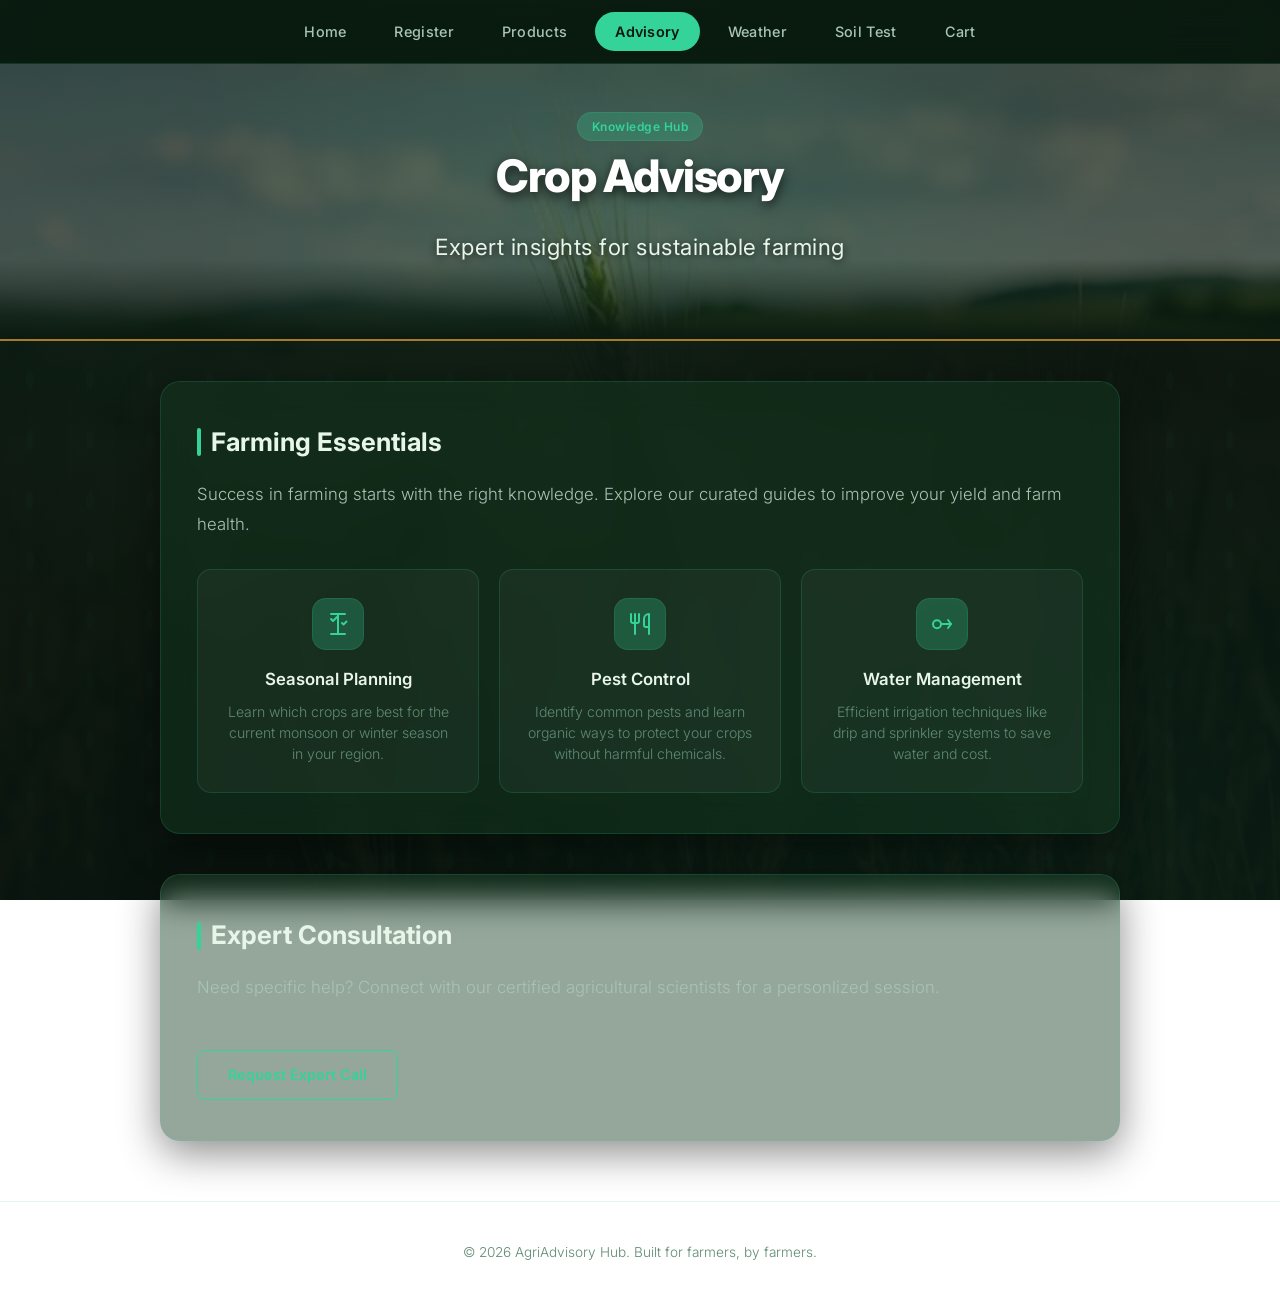
==== advisory.html @ 70a5e3a1 "Update AgriAdvisory Hub project with latest features and documentation" ====
<!DOCTYPE html>
<html lang="en">

<head>
    <meta charset="UTF-8">
    <meta name="viewport" content="width=device-width, initial-scale=1.0">
    <meta name="description" content="Expert agricultural advisory and crop management tips on AgriAdvisory Hub.">
    <title>Expert Advisory — AgriAdvisory Hub</title>
    <link rel="stylesheet" href="style.css">
</head>

<body>

    <nav>
        <a href="index.html">Home</a>
        <a href="register.html">Register</a>
        <a href="products.html">Products</a>
        <a href="advisory.html" class="active">Advisory</a>
        <a href="weather.html">Weather</a>
        <a href="soil.html">Soil Test</a>
        <a href="checkout.html">Cart</a>
    </nav>

    <header class="header-slim">
        <span class="badge">Knowledge Hub</span>
        <h1>Crop Advisory</h1>
        <p>Expert insights for sustainable farming</p>
    </header>

    <div class="section">
        <h2>Farming Essentials</h2>
        <p>Success in farming starts with the right knowledge. Explore our curated guides to improve your yield and farm
            health.</p>

        <div class="features" style="margin-top: 30px;">
            <div class="feature-card">
                <div class="feature-icon">
                    <svg xmlns="http://www.w3.org/2000/svg" width="24" height="24" viewBox="0 0 24 24" fill="none"
                        stroke="currentColor" stroke-width="2" stroke-linecap="round" stroke-linejoin="round">
                        <path d="m16 11 1.5 1.5 3-3" />
                        <path d="M5 22h14" />
                        <path d="M5 2h14" />
                        <path d="M12 2v20" />
                        <path d="m5 7 2 2 4-4" />
                    </svg>
                </div>
                <h3>Seasonal Planning</h3>
                <p>Learn which crops are best for the current monsoon or winter season in your region.</p>
            </div>
            <div class="feature-card">
                <div class="feature-icon">
                    <svg xmlns="http://www.w3.org/2000/svg" width="24" height="24" viewBox="0 0 24 24" fill="none"
                        stroke="currentColor" stroke-width="2" stroke-linecap="round" stroke-linejoin="round">
                        <path d="M3 2v7c0 1.1.9 2 2 2h4a2 2 0 0 0 2-2V2" />
                        <path d="M7 2v20" />
                        <path d="M21 15V2v0a5 5 0 0 0-5 5v6c0 1.1.9 2 2 2h3Zm0 0v7" />
                    </svg>
                </div>
                <h3>Pest Control</h3>
                <p>Identify common pests and learn organic ways to protect your crops without harmful chemicals.</p>
            </div>
            <div class="feature-card">
                <div class="feature-icon">
                    <svg xmlns="http://www.w3.org/2000/svg" width="24" height="24" viewBox="0 0 24 24" fill="none"
                        stroke="currentColor" stroke-width="2" stroke-linecap="round" stroke-linejoin="round">
                        <path d="M7 16.3c2.2 0 4-1.8 4-4 0-2.2-1.8-4-4-4s-4 1.8-4 4c0 2.2 1.8 4 4 4Z" />
                        <path d="M12 12h9" />
                        <path d="M18 8l3 4-3 4" />
                    </svg>
                </div>
                <h3>Water Management</h3>
                <p>Efficient irrigation techniques like drip and sprinkler systems to save water and cost.</p>
            </div>
        </div>
    </div>

    <div class="section">
        <h2>Expert Consultation</h2>
        <p>Need specific help? Connect with our certified agricultural scientists for a personlized session.</p>
        <div style="margin-top: 24px;">
            <a href="register.html" class="btn-outline-link"
                style="display:inline-block; text-decoration:none; padding: 12px 30px; border: 1px solid var(--accent-primary); color: var(--accent-primary); border-radius: 8px; font-weight: 600;">Request
                Expert Call</a>
        </div>
    </div>

    <footer>
        <p>&copy; 2026 AgriAdvisory Hub. Built for farmers, by farmers.</p>
    </footer>

</body>

</html>
---- style.css ----
/* ===== GOOGLE FONTS ===== */
@import url('https://fonts.googleapis.com/css2?family=Inter:wght@300;400;500;600;700;800&display=swap');

/* ===== CSS VARIABLES ===== */
:root {
    --bg-primary: #0a1a0f;
    --bg-secondary: #0f261a;
    --bg-card: rgba(20, 60, 35, 0.45);
    --bg-card-hover: rgba(30, 80, 50, 0.55);
    --bg-glass: rgba(255, 255, 255, 0.04);

    --accent-primary: #34d399;
    --accent-secondary: #10b981;
    --accent-glow: rgba(52, 211, 153, 0.25);
    --accent-dark: #059669;
    --accent-earth: #a87b28;
    /* Earthy brown for highlights */
    --accent-gold: #f59e0b;

    --text-primary: #e8f5e9;
    --text-secondary: #a7c4b5;
    --text-muted: #5f8a72;

    --border-color: rgba(52, 211, 153, 0.15);
    --border-glow: rgba(52, 211, 153, 0.35);

    --shadow-sm: 0 2px 8px rgba(0, 0, 0, 0.3);
    --shadow-md: 0 12px 40px rgba(0, 0, 0, 0.45);
    --shadow-lg: 0 24px 64px rgba(0, 0, 0, 0.6);
    --shadow-glow: 0 0 30px rgba(52, 211, 153, 0.2);
    --shadow-accent: 0 8px 24px rgba(16, 185, 129, 0.3);

    --radius-sm: 8px;
    --radius-md: 14px;
    --radius-lg: 20px;
    --radius-xl: 28px;

    --transition-fast: 0.2s cubic-bezier(0.4, 0, 0.2, 1);
    --transition-smooth: 0.4s cubic-bezier(0.4, 0, 0.2, 1);
    --transition-bounce: 0.5s cubic-bezier(0.34, 1.56, 0.64, 1);
}

/* ===== RESET & BASE ===== */
*,
*::before,
*::after {
    margin: 0;
    padding: 0;
    box-sizing: border-box;
}

html {
    scroll-behavior: smooth;
}

body {
    font-family: 'Inter', -apple-system, BlinkMacSystemFont, sans-serif;
    background: linear-gradient(rgba(10, 20, 15, 0.97), rgba(10, 20, 15, 0.97)), url('images/hero_bg.png');
    background-attachment: fixed;
    background-size: cover;
    background-position: center;
    color: var(--text-primary);
    min-height: 100vh;
    line-height: 1.6;
    overflow-x: hidden;
}

/* Animated background grain / pattern */
body::before {
    content: '';
    position: fixed;
    top: 0;
    left: 0;
    width: 100%;
    height: 100%;
    background:
        radial-gradient(ellipse 80% 60% at 20% 10%, rgba(52, 211, 153, 0.06), transparent),
        radial-gradient(ellipse 60% 50% at 80% 90%, rgba(16, 185, 129, 0.05), transparent),
        radial-gradient(ellipse 50% 40% at 50% 50%, rgba(168, 123, 40, 0.02), transparent),
        url("data:image/svg+xml,%3Csvg width='60' height='60' viewBox='0 0 60 60' xmlns='http://www.w3.org/2000/svg'%3E%3Cpath d='M30 10c-5 5-5 15 0 20 5-5 5-15 0-20z' fill='%2334d399' fill-opacity='0.02'/%3E%3C/svg%3E");
    pointer-events: none;
    z-index: 0;
}

/* ===== NAVBAR ===== */
nav {
    position: sticky;
    top: 0;
    z-index: 100;
    background: rgba(10, 26, 15, 0.85);
    backdrop-filter: blur(20px) saturate(1.5);
    -webkit-backdrop-filter: blur(20px) saturate(1.5);
    border-bottom: 1px solid var(--border-color);
    padding: 0 40px;
    display: flex;
    justify-content: center;
    align-items: center;
    gap: 8px;
    height: 64px;
    transition: var(--transition-smooth);
}

nav a {
    color: var(--text-secondary);
    text-decoration: none;
    font-weight: 500;
    font-size: 0.9rem;
    padding: 8px 20px;
    border-radius: 50px;
    letter-spacing: 0.3px;
    transition: var(--transition-fast);
    position: relative;
    overflow: hidden;
}

nav a::before {
    content: '';
    position: absolute;
    inset: 0;
    background: var(--accent-glow);
    border-radius: 50px;
    opacity: 0;
    transform: scale(0.8);
    transition: var(--transition-smooth);
}

nav a:hover {
    color: var(--accent-primary);
    transform: translateY(-1px);
}

nav a:hover::before {
    opacity: 1;
    transform: scale(1);
}

nav a.active,
.active {
    color: var(--bg-primary);
    background: var(--accent-primary);
    font-weight: 600;
}

nav a.active::before {
    display: none;
}

/* ===== HEADER / HERO ===== */
header {
    position: relative;
    text-align: center;
    padding: 140px 30px 120px;
    background: linear-gradient(rgba(10, 26, 15, 0.75), rgba(10, 26, 15, 0.5)), url('images/hero_bg.png');
    background-size: cover;
    background-position: center;
    background-attachment: fixed;
    /* Parallax effect */
    border-bottom: 2px solid var(--accent-earth);
    overflow: hidden;
    z-index: 1;
}

header::before {
    content: '';
    position: absolute;
    inset: 0;
    background: radial-gradient(circle at 50% 50%, rgba(52, 211, 153, 0.1), transparent 70%);
    z-index: -1;
}

@keyframes heroFloat {
    0% {
        transform: translate(0, 0) rotate(0deg);
    }

    100% {
        transform: translate(-5%, 3%) rotate(3deg);
    }
}

header::after {
    content: '';
    position: absolute;
    bottom: 0;
    left: 0;
    width: 100%;
    height: 80px;
    background: linear-gradient(to top, var(--bg-primary), transparent);
    z-index: 1;
}

/* Glass Widget Utility */
.glass-widget {
    background: rgba(255, 255, 255, 0.03);
    backdrop-filter: blur(12px);
    -webkit-backdrop-filter: blur(12px);
    border: 1px solid rgba(255, 255, 255, 0.08);
    border-radius: var(--radius-md);
    padding: 24px;
    box-shadow: var(--shadow-md);
}

.live-indicator {
    display: inline-flex;
    align-items: center;
    gap: 6px;
    font-size: 0.75rem;
    font-weight: 700;
    color: var(--accent-primary);
    text-transform: uppercase;
    letter-spacing: 1px;
}

.live-indicator::before {
    content: '';
    width: 8px;
    height: 8px;
    background: var(--accent-primary);
    border-radius: 50%;
    animation: pulse 1.5s infinite;
}

header h1 {
    font-size: clamp(2.5rem, 6vw, 4rem);
    font-weight: 800;
    letter-spacing: -1.5px;
    margin-bottom: 16px;
    color: #fff;
    /* True white for high contrast */
    text-shadow: 0 4px 12px rgba(0, 0, 0, 0.7);
    /* Glow for legibility */
    position: relative;
    z-index: 2;
    animation: fadeInUp 0.8s ease-out;
}

header p {
    font-size: clamp(1.1rem, 2.5vw, 1.4rem);
    color: var(--text-primary);
    font-weight: 400;
    letter-spacing: 0.5px;
    text-shadow: 0 2px 8px rgba(0, 0, 0, 0.7);
    max-width: 800px;
    margin: 0 auto 30px;
    position: relative;
    z-index: 2;
    animation: fadeInUp 0.8s ease-out 0.15s both;
}

/* ===== ANIMATIONS ===== */
@keyframes fadeInUp {
    from {
        opacity: 0;
        transform: translateY(30px);
    }

    to {
        opacity: 1;
        transform: translateY(0);
    }
}

@keyframes fadeIn {
    from {
        opacity: 0;
    }

    to {
        opacity: 1;
    }
}

@keyframes slideUp {
    from {
        opacity: 0;
        transform: translateY(40px);
    }

    to {
        opacity: 1;
        transform: translateY(0);
    }
}

@keyframes pulse {

    0%,
    100% {
        transform: scale(1);
    }

    50% {
        transform: scale(1.03);
    }
}

@keyframes shimmer {
    0% {
        background-position: -200% center;
    }

    100% {
        background-position: 200% center;
    }
}

/* ===== SECTION (CARD) ===== */
.section {
    position: relative;
    background: var(--bg-card);
    backdrop-filter: blur(16px);
    -webkit-backdrop-filter: blur(16px);
    margin: 40px auto;
    padding: 40px 36px;
    max-width: 960px;
    border-radius: var(--radius-lg);
    border: 1px solid var(--border-color);
    box-shadow: var(--shadow-md);
    z-index: 1;
    animation: slideUp 0.6s ease-out 0.2s both;
    transition: var(--transition-smooth);
}

.section:hover {
    border-color: var(--border-glow);
    box-shadow: var(--shadow-md), var(--shadow-glow);
    transform: translateY(-2px);
}

.section h2 {
    font-size: 1.6rem;
    font-weight: 700;
    margin-bottom: 16px;
    color: var(--text-primary);
    display: flex;
    align-items: center;
    gap: 10px;
}

.section h2::before {
    content: '';
    display: inline-block;
    width: 4px;
    height: 28px;
    background: var(--accent-primary);
    border-radius: 4px;
}

.section p {
    color: var(--text-secondary);
    font-size: 1.05rem;
    line-height: 1.8;
    font-weight: 300;
}

/* ===== FORM ELEMENTS ===== */
input,
select,
textarea {
    width: 100%;
    padding: 14px 18px;
    margin: 8px 0;
    display: block;
    border-radius: var(--radius-sm);
    border: 1px solid var(--border-color);
    background: var(--bg-glass);
    color: var(--text-primary);
    font-family: 'Inter', sans-serif;
    font-size: 0.95rem;
    font-weight: 400;
    transition: var(--transition-fast);
    outline: none;
}

input::placeholder,
textarea::placeholder {
    color: var(--text-muted);
    font-weight: 300;
}

input:focus,
select:focus,
textarea:focus {
    border-color: var(--accent-primary);
    box-shadow: 0 0 0 3px var(--accent-glow), var(--shadow-sm);
    background: rgba(255, 255, 255, 0.06);
}

textarea {
    min-height: 100px;
    resize: vertical;
}

select {
    cursor: pointer;
    appearance: none;
    background-image: url("data:image/svg+xml,%3Csvg xmlns='http://www.w3.org/2000/svg' width='12' height='8' viewBox='0 0 12 8'%3E%3Cpath d='M1 1l5 5 5-5' stroke='%2334d399' stroke-width='2' fill='none'/%3E%3C/svg%3E");
    background-repeat: no-repeat;
    background-position: right 16px center;
    padding-right: 40px;
}

select option {
    background: var(--bg-secondary);
    color: var(--text-primary);
}

/* ===== BUTTONS ===== */
button {
    padding: 12px 28px;
    background: var(--accent-primary);
    color: var(--bg-primary);
    border: none;
    border-radius: var(--radius-sm);
    cursor: pointer;
    font-family: 'Inter', sans-serif;
    font-size: 0.9rem;
    font-weight: 600;
    letter-spacing: 0.3px;
    transition: var(--transition-fast);
    position: relative;
    overflow: hidden;
}

button:hover {
    background: var(--accent-secondary);
    transform: translateY(-1px);
}

button:active {
    transform: translateY(0) scale(0.98);
}

/* Delete / Remove button style */
button.btn-danger,
li button {
    background: #dc2626;
    color: #fff;
    padding: 8px 18px;
    font-size: 0.8rem;
}

button.btn-danger:hover,
li button:hover {
    background: #b91c1c;
}

/* ===== PRODUCTS GRID ===== */
#products {
    display: grid;
    grid-template-columns: repeat(auto-fill, minmax(270px, 1fr));
    gap: 24px;
    list-style: none;
    padding: 0;
}

#products li,
.product {
    background: var(--bg-card);
    backdrop-filter: blur(12px);
    -webkit-backdrop-filter: blur(12px);
    padding: 24px;
    border-radius: var(--radius-md);
    border: 1px solid var(--border-color);
    text-align: center;
    display: flex;
    flex-direction: column;
    align-items: center;
    gap: 12px;
    transition: var(--transition-smooth);
    animation: slideUp 0.5s ease-out both;
    color: var(--text-primary);
    font-weight: 500;
}

#products li:nth-child(1) {
    animation-delay: 0.1s;
}

#products li:nth-child(2) {
    animation-delay: 0.2s;
}

#products li:nth-child(3) {
    animation-delay: 0.3s;
}

#products li:nth-child(4) {
    animation-delay: 0.4s;
}

#products li:nth-child(5) {
    animation-delay: 0.5s;
}

#products li:nth-child(6) {
    animation-delay: 0.6s;
}

#products li:hover,
.product:hover {
    border-color: var(--border-glow);
    transform: translateY(-6px);
    box-shadow: var(--shadow-lg), var(--shadow-glow);
    background: var(--bg-card-hover);
}

.product img,
#products li img {
    width: 120px;
    height: 120px;
    object-fit: cover;
    border-radius: var(--radius-sm);
    border: 2px solid var(--border-color);
    transition: var(--transition-smooth);
}

#products li:hover img,
.product:hover img {
    border-color: var(--accent-primary);
    transform: scale(1.05);
}

#products li button {
    background: var(--accent-primary);
    color: var(--bg-primary);
    margin-top: 8px;
    border-radius: var(--radius-sm);
}

#products li button:hover {
    background: var(--accent-secondary);
}

/* ===== CART LIST ===== */
#cart {
    list-style: none;
    padding: 0;
}

#cart li,
li {
    list-style: none;
    background: var(--bg-glass);
    border: 1px solid var(--border-color);
    padding: 16px 20px;
    margin: 10px 0;
    border-radius: var(--radius-sm);
    display: flex;
    justify-content: space-between;
    align-items: center;
    color: var(--text-primary);
    font-weight: 500;
    transition: var(--transition-fast);
    animation: fadeIn 0.4s ease-out both;
}

#cart li:hover {
    background: var(--bg-card);
    border-color: var(--border-glow);
}

/* ===== TOTAL ===== */
h3#total,
#total {
    font-size: 1.4rem;
    font-weight: 700;
    color: var(--accent-primary);
    margin-top: 24px;
    padding: 20px 24px;
    background: var(--bg-glass);
    border: 1px solid var(--border-color);
    border-radius: var(--radius-sm);
    text-align: right;
}

/* ===== TOAST NOTIFICATION ===== */
.toast {
    position: fixed;
    bottom: 30px;
    right: 30px;
    background: var(--accent-primary);
    color: var(--bg-primary);
    padding: 14px 28px;
    border-radius: var(--radius-sm);
    font-weight: 600;
    font-size: 0.9rem;
    box-shadow: var(--shadow-md);
    display: none;
    z-index: 1000;
    transition: opacity 0.4s ease, transform 0.4s ease;
}

@keyframes toastIn {
    from {
        opacity: 0;
        transform: translateY(20px) scale(0.9);
    }

    to {
        opacity: 1;
        transform: translateY(0) scale(1);
    }
}

/* ===== MESSAGE / STATUS ===== */
#msg {
    margin-top: 16px;
    padding: 14px 20px;
    border-radius: var(--radius-sm);
    font-weight: 500;
    color: var(--accent-primary);
    background: var(--bg-glass);
    border: 1px solid var(--accent-glow);
    text-align: center;
    animation: fadeIn 0.4s ease-out;
}

#msg:empty {
    display: none;
}

/* ===== FOOTER ===== */
footer {
    text-align: center;
    padding: 40px 20px;
    color: var(--text-muted);
    font-size: 0.85rem;
    font-weight: 300;
    border-top: 1px solid var(--border-color);
    margin-top: 60px;
}

footer a {
    color: var(--accent-primary);
    text-decoration: none;
}

/* ===== FEATURES GRID (Home Page) ===== */
.features {
    display: grid;
    grid-template-columns: repeat(auto-fit, minmax(240px, 1fr));
    gap: 20px;
    margin-top: 24px;
}

.feature-card {
    background: var(--bg-glass);
    border: 1px solid var(--border-color);
    border-radius: var(--radius-md);
    padding: 28px 24px;
    text-align: center;
    transition: var(--transition-smooth);
    cursor: default;
}

.feature-card:hover {
    border-color: var(--border-glow);
    transform: translateY(-4px);
    box-shadow: var(--shadow-md), var(--shadow-glow);
    background: var(--bg-card);
}

.feature-card .feature-icon {
    width: 52px;
    height: 52px;
    border-radius: 14px;
    background: var(--accent-glow);
    border: 1px solid var(--border-color);
    display: flex;
    align-items: center;
    justify-content: center;
    margin: 0 auto 16px;
    color: var(--accent-primary);
    transition: var(--transition-smooth);
}

.feature-card:hover .feature-icon {
    background: rgba(52, 211, 153, 0.2);
    border-color: var(--border-glow);
    transform: scale(1.08);
}

.feature-card h3 {
    font-size: 1.05rem;
    font-weight: 600;
    margin-bottom: 8px;
    color: var(--text-primary);
}

.feature-card p {
    font-size: 0.88rem;
    color: var(--text-muted);
    line-height: 1.5;
}

/* ===== BADGE / PILLS ===== */
.badge {
    display: inline-block;
    padding: 4px 14px;
    border-radius: 50px;
    font-size: 0.75rem;
    font-weight: 600;
    background: var(--accent-glow);
    color: var(--accent-primary);
    border: 1px solid var(--border-color);
    letter-spacing: 0.5px;
}

/* ===== FORM GROUP ===== */
.form-group {
    margin-bottom: 4px;
}

.form-group label {
    display: block;
    font-size: 0.85rem;
    font-weight: 500;
    color: var(--text-secondary);
    margin-bottom: 6px;
    letter-spacing: 0.3px;
}

/* ===== EMPTY STATE ===== */
.empty-state {
    text-align: center;
    padding: 50px 30px;
    color: var(--text-muted);
}

.empty-state p {
    font-size: 1rem;
    font-weight: 400;
}

/* ===== SCROLLBAR ===== */
::-webkit-scrollbar {
    width: 8px;
}

::-webkit-scrollbar-track {
    background: var(--bg-primary);
}

::-webkit-scrollbar-thumb {
    background: var(--border-color);
    border-radius: 4px;
}

::-webkit-scrollbar-thumb:hover {
    background: var(--accent-glow);
}

/* ===== RESPONSIVE ===== */
@media (max-width: 768px) {
    nav {
        padding: 0 16px;
        gap: 4px;
        height: 56px;
        flex-wrap: wrap;
        justify-content: center;
    }

    nav a {
        font-size: 0.8rem;
        padding: 6px 14px;
    }

    header {
        padding: 50px 20px 50px;
    }

    .section {
        margin: 24px 16px;
        padding: 28px 20px;
    }

    #products {
        grid-template-columns: repeat(auto-fill, minmax(200px, 1fr));
        gap: 16px;
    }

    .features {
        grid-template-columns: 1fr;
    }

    input,
    select,
    textarea {
        width: 100%;
    }
}

@media (max-width: 480px) {
    header h1 {
        font-size: 1.8rem;
    }

    nav {
        gap: 2px;
    }

    nav a {
        font-size: 0.75rem;
        padding: 5px 10px;
    }

    #products {
        grid-template-columns: 1fr;
    }

    .checkout-grid {
        grid-template-columns: 1fr;
    }
}

/* ===== CHECKOUT STYLES ===== */

/* Slim header variant for inner pages */
header.header-slim {
    padding: 48px 30px 44px;
}

header.header-slim h1 {
    font-size: clamp(1.8rem, 4vw, 2.8rem);
}

/* Two-panel grid layout */
.checkout-grid {
    display: grid;
    grid-template-columns: 1fr 1fr;
    gap: 24px;
    max-width: 1100px;
    margin: 0 auto 60px;
    padding: 0 24px;
}

/* Each checkout panel is a .section but inside the grid */
.checkout-panel {
    margin: 0;
    max-width: none;
    animation-delay: 0.1s;
}

.checkout-panel:nth-child(2) {
    animation-delay: 0.2s;
}

/* Order total row */
.order-total-row {
    display: flex;
    justify-content: space-between;
    align-items: center;
    margin-top: 20px;
    padding: 16px 20px;
    background: var(--bg-glass);
    border: 1px solid var(--border-color);
    border-radius: var(--radius-sm);
    font-weight: 600;
    color: var(--text-secondary);
}

.total-amount {
    font-size: 1.3rem;
    font-weight: 700;
    color: var(--accent-primary);
}

/* Place order button — full width, slightly larger */
.btn-place-order {
    width: 100%;
    padding: 16px;
    font-size: 1rem;
    border-radius: var(--radius-sm);
    margin-top: 8px;
    letter-spacing: 0.4px;
}

/* Order status message */
.order-msg {
    margin-top: 12px;
    font-size: 0.9rem;
    color: #f87171;
    min-height: 20px;
}

.order-msg:empty {
    display: none;
}

/* Success screen */
.order-success-panel {
    text-align: center;
    max-width: 560px;
}

.success-icon {
    width: 80px;
    height: 80px;
    border-radius: 50%;
    background: rgba(52, 211, 153, 0.12);
    border: 1px solid var(--border-color);
    display: flex;
    align-items: center;
    justify-content: center;
    margin: 0 auto 24px;
    color: var(--accent-primary);
}

.order-ref {
    margin-top: 12px;
    font-family: 'Courier New', monospace;
    font-size: 0.95rem;
    color: var(--accent-primary);
    letter-spacing: 1px;
    font-weight: 600;
}

.link-accent {
    color: var(--accent-primary);
    text-decoration: none;
    font-weight: 500;
}

.link-accent:hover {
    text-decoration: underline;
}

.btn-outline-link {
    display: inline-block;
    margin-top: 24px;
    padding: 12px 28px;
    border: 1px solid var(--accent-primary);
    border-radius: var(--radius-sm);
    color: var(--accent-primary);
    text-decoration: none;
    font-weight: 600;
    font-size: 0.9rem;
    transition: var(--transition-fast);
}

.btn-outline-link:hover {
    background: var(--accent-primary);
    color: var(--bg-primary);
}

/* Checkout responsive */
@media (max-width: 768px) {
    .checkout-grid {
        grid-template-columns: 1fr;
        padding: 0 16px;
    }
}

/* ===== COOKIE CONSENT BANNER ===== */
.cookie-banner {
    position: fixed;
    bottom: 0;
    left: 0;
    right: 0;
    z-index: 2000;
    background: rgba(10, 26, 15, 0.95);
    backdrop-filter: blur(24px);
    -webkit-backdrop-filter: blur(24px);
    border-top: 1px solid var(--border-glow);
    padding: 20px 40px;
    display: flex;
    align-items: center;
    justify-content: space-between;
    gap: 20px;
    box-shadow: 0 -8px 32px rgba(0, 0, 0, 0.5);
    animation: cookieSlideUp 0.6s cubic-bezier(0.34, 1.56, 0.64, 1) both;
}

@keyframes cookieSlideUp {
    from {
        transform: translateY(100%);
        opacity: 0;
    }

    to {
        transform: translateY(0);
        opacity: 1;
    }
}

@keyframes cookieSlideDown {
    from {
        transform: translateY(0);
        opacity: 1;
    }

    to {
        transform: translateY(100%);
        opacity: 0;
    }
}

.cookie-banner.hiding {
    animation: cookieSlideDown 0.4s ease-in forwards;
}

.cookie-banner__icon {
    font-size: 1.8rem;
    flex-shrink: 0;
}

.cookie-banner__text {
    flex: 1;
}

.cookie-banner__text p {
    color: var(--text-secondary);
    font-size: 0.88rem;
    line-height: 1.5;
    margin: 0;
}

.cookie-banner__text strong {
    color: var(--accent-primary);
    font-weight: 600;
}

.cookie-banner__actions {
    display: flex;
    gap: 10px;
    flex-shrink: 0;
}

.cookie-banner__actions button {
    padding: 10px 24px;
    font-size: 0.85rem;
    border-radius: 50px;
    font-weight: 600;
    letter-spacing: 0.3px;
    cursor: pointer;
    transition: var(--transition-fast);
}

.cookie-btn-accept {
    background: var(--accent-primary);
    color: var(--bg-primary);
    border: none;
}

.cookie-btn-accept:hover {
    background: var(--accent-secondary);
    transform: translateY(-1px);
    box-shadow: 0 4px 16px rgba(52, 211, 153, 0.3);
}

.cookie-btn-decline {
    background: transparent;
    color: var(--text-secondary);
    border: 1px solid var(--border-color);
}

.cookie-btn-decline:hover {
    border-color: var(--text-secondary);
    color: var(--text-primary);
    transform: translateY(-1px);
}

/* ===== WELCOME BACK BAR ===== */
.welcome-bar {
    background: linear-gradient(90deg, rgba(52, 211, 153, 0.12), rgba(168, 123, 40, 0.08), rgba(52, 211, 153, 0.12));
    border-bottom: 1px solid rgba(52, 211, 153, 0.2);
    padding: 10px 40px;
    display: flex;
    align-items: center;
    justify-content: center;
    gap: 10px;
    font-size: 0.88rem;
    color: var(--text-secondary);
    z-index: 99;
    animation: fadeIn 0.6s ease-out;
}

.welcome-bar__name {
    color: var(--accent-primary);
    font-weight: 600;
}

.welcome-bar__dismiss {
    background: none;
    border: none;
    color: var(--text-muted);
    cursor: pointer;
    font-size: 1.1rem;
    padding: 2px 8px;
    border-radius: 50%;
    transition: var(--transition-fast);
    line-height: 1;
}

.welcome-bar__dismiss:hover {
    color: var(--text-primary);
    background: rgba(255, 255, 255, 0.06);
    transform: none;
}

/* Cookie banner responsive */
@media (max-width: 768px) {
    .cookie-banner {
        flex-direction: column;
        text-align: center;
        padding: 20px 24px;
        gap: 14px;
    }

    .cookie-banner__actions {
        width: 100%;
        justify-content: center;
    }

    .welcome-bar {
        padding: 8px 16px;
        font-size: 0.82rem;
    }
}
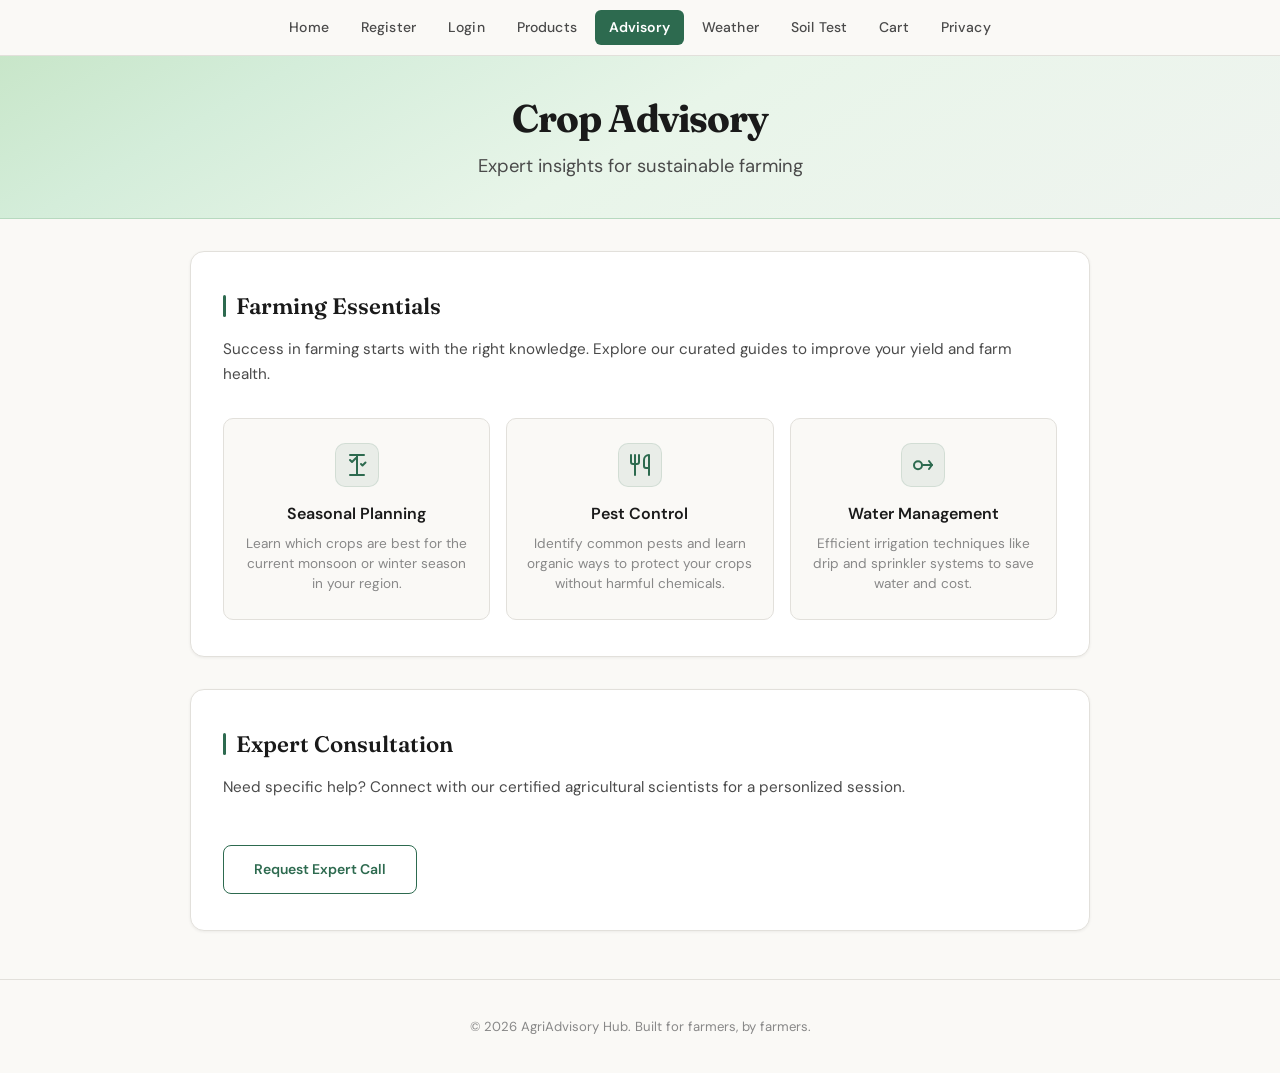
==== commit f210b210: "Add manual deployment guide, auth system, new pages & design refinements" ====
--- a/advisory.html
+++ b/advisory.html
@@ -14,15 +14,16 @@
     <nav>
         <a href="index.html">Home</a>
         <a href="register.html">Register</a>
+        <a href="login.html">Login</a>
         <a href="products.html">Products</a>
         <a href="advisory.html" class="active">Advisory</a>
         <a href="weather.html">Weather</a>
         <a href="soil.html">Soil Test</a>
         <a href="checkout.html">Cart</a>
+        <a href="privacy.html">Privacy</a>
     </nav>
 
     <header class="header-slim">
-        <span class="badge">Knowledge Hub</span>
         <h1>Crop Advisory</h1>
         <p>Expert insights for sustainable farming</p>
     </header>
--- a/style.css
+++ b/style.css
@@ -1,43 +1,39 @@
 /* ===== GOOGLE FONTS ===== */
-@import url('https://fonts.googleapis.com/css2?family=Inter:wght@300;400;500;600;700;800&display=swap');
+@import url('https://fonts.googleapis.com/css2?family=DM+Sans:wght@300;400;500;600;700&family=Fraunces:opsz,wght@9..144,400;9..144,600;9..144,700&display=swap');
 
 /* ===== CSS VARIABLES ===== */
 :root {
-    --bg-primary: #0a1a0f;
-    --bg-secondary: #0f261a;
-    --bg-card: rgba(20, 60, 35, 0.45);
-    --bg-card-hover: rgba(30, 80, 50, 0.55);
-    --bg-glass: rgba(255, 255, 255, 0.04);
-
-    --accent-primary: #34d399;
-    --accent-secondary: #10b981;
-    --accent-glow: rgba(52, 211, 153, 0.25);
-    --accent-dark: #059669;
-    --accent-earth: #a87b28;
-    /* Earthy brown for highlights */
-    --accent-gold: #f59e0b;
-
-    --text-primary: #e8f5e9;
-    --text-secondary: #a7c4b5;
-    --text-muted: #5f8a72;
-
-    --border-color: rgba(52, 211, 153, 0.15);
-    --border-glow: rgba(52, 211, 153, 0.35);
-
-    --shadow-sm: 0 2px 8px rgba(0, 0, 0, 0.3);
-    --shadow-md: 0 12px 40px rgba(0, 0, 0, 0.45);
-    --shadow-lg: 0 24px 64px rgba(0, 0, 0, 0.6);
-    --shadow-glow: 0 0 30px rgba(52, 211, 153, 0.2);
-    --shadow-accent: 0 8px 24px rgba(16, 185, 129, 0.3);
-
-    --radius-sm: 8px;
-    --radius-md: 14px;
-    --radius-lg: 20px;
-    --radius-xl: 28px;
-
-    --transition-fast: 0.2s cubic-bezier(0.4, 0, 0.2, 1);
-    --transition-smooth: 0.4s cubic-bezier(0.4, 0, 0.2, 1);
-    --transition-bounce: 0.5s cubic-bezier(0.34, 1.56, 0.64, 1);
+    --bg-primary: #faf9f6;
+    --bg-secondary: #f2f0eb;
+    --bg-card: #ffffff;
+    --bg-card-hover: #fefefe;
+    --bg-glass: rgba(255, 255, 255, 0.7);
+
+    --accent-primary: #2d6a4f;
+    --accent-secondary: #40916c;
+    --accent-light: #b7e4c7;
+    --accent-dark: #1b4332;
+    --accent-earth: #8b6914;
+    --accent-warm: #c77b30;
+
+    --text-primary: #1a1a1a;
+    --text-secondary: #4a4a4a;
+    --text-muted: #888888;
+
+    --border-color: #e2e0db;
+    --border-hover: #c5c3bd;
+
+    --shadow-sm: 0 1px 3px rgba(0, 0, 0, 0.06);
+    --shadow-md: 0 4px 16px rgba(0, 0, 0, 0.06);
+    --shadow-lg: 0 8px 30px rgba(0, 0, 0, 0.08);
+
+    --radius-sm: 6px;
+    --radius-md: 10px;
+    --radius-lg: 14px;
+    --radius-xl: 20px;
+
+    --transition-fast: 0.2s ease;
+    --transition-smooth: 0.3s ease;
 }
 
 /* ===== RESET & BASE ===== */
@@ -54,32 +50,13 @@
 }
 
 body {
-    font-family: 'Inter', -apple-system, BlinkMacSystemFont, sans-serif;
-    background: linear-gradient(rgba(10, 20, 15, 0.97), rgba(10, 20, 15, 0.97)), url('images/hero_bg.png');
-    background-attachment: fixed;
-    background-size: cover;
-    background-position: center;
+    font-family: 'DM Sans', -apple-system, BlinkMacSystemFont, sans-serif;
+    background: var(--bg-primary);
     color: var(--text-primary);
     min-height: 100vh;
-    line-height: 1.6;
+    line-height: 1.65;
     overflow-x: hidden;
-}
-
-/* Animated background grain / pattern */
-body::before {
-    content: '';
-    position: fixed;
-    top: 0;
-    left: 0;
-    width: 100%;
-    height: 100%;
-    background:
-        radial-gradient(ellipse 80% 60% at 20% 10%, rgba(52, 211, 153, 0.06), transparent),
-        radial-gradient(ellipse 60% 50% at 80% 90%, rgba(16, 185, 129, 0.05), transparent),
-        radial-gradient(ellipse 50% 40% at 50% 50%, rgba(168, 123, 40, 0.02), transparent),
-        url("data:image/svg+xml,%3Csvg width='60' height='60' viewBox='0 0 60 60' xmlns='http://www.w3.org/2000/svg'%3E%3Cpath d='M30 10c-5 5-5 15 0 20 5-5 5-15 0-20z' fill='%2334d399' fill-opacity='0.02'/%3E%3C/svg%3E");
-    pointer-events: none;
-    z-index: 0;
+    -webkit-font-smoothing: antialiased;
 }
 
 /* ===== NAVBAR ===== */
@@ -87,171 +64,141 @@
     position: sticky;
     top: 0;
     z-index: 100;
-    background: rgba(10, 26, 15, 0.85);
-    backdrop-filter: blur(20px) saturate(1.5);
-    -webkit-backdrop-filter: blur(20px) saturate(1.5);
+    background: rgba(250, 249, 246, 0.92);
+    backdrop-filter: blur(12px);
+    -webkit-backdrop-filter: blur(12px);
     border-bottom: 1px solid var(--border-color);
-    padding: 0 40px;
+    padding: 0 32px;
     display: flex;
     justify-content: center;
     align-items: center;
-    gap: 8px;
-    height: 64px;
-    transition: var(--transition-smooth);
+    gap: 4px;
+    height: 56px;
 }
 
 nav a {
     color: var(--text-secondary);
     text-decoration: none;
     font-weight: 500;
-    font-size: 0.9rem;
-    padding: 8px 20px;
-    border-radius: 50px;
-    letter-spacing: 0.3px;
+    font-size: 0.875rem;
+    padding: 6px 14px;
+    border-radius: var(--radius-sm);
+    letter-spacing: 0.01em;
     transition: var(--transition-fast);
-    position: relative;
-    overflow: hidden;
-}
-
-nav a::before {
-    content: '';
-    position: absolute;
-    inset: 0;
-    background: var(--accent-glow);
-    border-radius: 50px;
-    opacity: 0;
-    transform: scale(0.8);
-    transition: var(--transition-smooth);
 }
 
 nav a:hover {
     color: var(--accent-primary);
-    transform: translateY(-1px);
-}
-
-nav a:hover::before {
-    opacity: 1;
-    transform: scale(1);
+    background: rgba(45, 106, 79, 0.06);
 }
 
 nav a.active,
 .active {
-    color: var(--bg-primary);
+    color: #fff;
     background: var(--accent-primary);
     font-weight: 600;
-}
-
-nav a.active::before {
-    display: none;
 }
 
 /* ===== HEADER / HERO ===== */
 header {
     position: relative;
     text-align: center;
-    padding: 140px 30px 120px;
-    background: linear-gradient(rgba(10, 26, 15, 0.75), rgba(10, 26, 15, 0.5)), url('images/hero_bg.png');
-    background-size: cover;
-    background-position: center;
-    background-attachment: fixed;
-    /* Parallax effect */
-    border-bottom: 2px solid var(--accent-earth);
+    padding: 80px 30px 70px;
+    background: linear-gradient(150deg, #c8e6c9 0%, #d4edda 20%, #e8f5e9 50%, #f0f4f0 100%);
+    border-bottom: 1px solid #b7d9bf;
+}
+
+/* Split hero layout (homepage) */
+.hero-split {
+    display: grid;
+    grid-template-columns: 1fr 1fr;
+    gap: 0;
+    align-items: stretch;
+    text-align: left;
+    padding: 0;
+}
+
+.hero-split .hero-text {
+    padding: 72px 52px 72px 60px;
+    display: flex;
+    flex-direction: column;
+    justify-content: center;
+}
+
+.hero-split .hero-image {
+    position: relative;
     overflow: hidden;
-    z-index: 1;
-}
-
-header::before {
+    min-height: 420px;
+}
+
+.hero-split .hero-image img {
+    width: 100%;
+    height: 100%;
+    object-fit: cover;
+    object-position: center;
+    display: block;
+}
+
+.hero-split .hero-image::after {
     content: '';
     position: absolute;
     inset: 0;
-    background: radial-gradient(circle at 50% 50%, rgba(52, 211, 153, 0.1), transparent 70%);
-    z-index: -1;
-}
-
-@keyframes heroFloat {
-    0% {
-        transform: translate(0, 0) rotate(0deg);
-    }
-
-    100% {
-        transform: translate(-5%, 3%) rotate(3deg);
-    }
-}
-
-header::after {
-    content: '';
-    position: absolute;
-    bottom: 0;
-    left: 0;
-    width: 100%;
-    height: 80px;
-    background: linear-gradient(to top, var(--bg-primary), transparent);
-    z-index: 1;
-}
-
-/* Glass Widget Utility */
-.glass-widget {
-    background: rgba(255, 255, 255, 0.03);
-    backdrop-filter: blur(12px);
-    -webkit-backdrop-filter: blur(12px);
-    border: 1px solid rgba(255, 255, 255, 0.08);
-    border-radius: var(--radius-md);
-    padding: 24px;
-    box-shadow: var(--shadow-md);
-}
-
-.live-indicator {
-    display: inline-flex;
-    align-items: center;
-    gap: 6px;
-    font-size: 0.75rem;
+    background: linear-gradient(to right, rgba(200, 230, 201, 0.4) 0%, transparent 60%);
+}
+
+@media (max-width: 768px) {
+    .hero-split {
+        grid-template-columns: 1fr;
+    }
+
+    .hero-split .hero-image {
+        min-height: 220px;
+    }
+
+    .hero-split .hero-text {
+        padding: 40px 24px;
+    }
+}
+
+header h1 {
+    font-family: 'Fraunces', serif;
+    font-size: clamp(2rem, 5vw, 3.2rem);
     font-weight: 700;
-    color: var(--accent-primary);
+    letter-spacing: -0.03em;
+    margin-bottom: 12px;
+    color: var(--text-primary);
+    line-height: 1.15;
+}
+
+header p {
+    font-size: clamp(1rem, 2vw, 1.15rem);
+    color: var(--text-secondary);
+    font-weight: 400;
+    max-width: 560px;
+    margin: 0 auto;
+    line-height: 1.6;
+}
+
+/* ===== BADGE (subtle label) ===== */
+.badge {
+    display: inline-block;
+    padding: 4px 12px;
+    border-radius: var(--radius-sm);
+    font-size: 0.72rem;
+    font-weight: 600;
+    background: rgba(45, 106, 79, 0.08);
+    color: var(--accent-primary);
+    border: 1px solid rgba(45, 106, 79, 0.15);
+    letter-spacing: 0.04em;
     text-transform: uppercase;
-    letter-spacing: 1px;
-}
-
-.live-indicator::before {
-    content: '';
-    width: 8px;
-    height: 8px;
-    background: var(--accent-primary);
-    border-radius: 50%;
-    animation: pulse 1.5s infinite;
-}
-
-header h1 {
-    font-size: clamp(2.5rem, 6vw, 4rem);
-    font-weight: 800;
-    letter-spacing: -1.5px;
-    margin-bottom: 16px;
-    color: #fff;
-    /* True white for high contrast */
-    text-shadow: 0 4px 12px rgba(0, 0, 0, 0.7);
-    /* Glow for legibility */
-    position: relative;
-    z-index: 2;
-    animation: fadeInUp 0.8s ease-out;
-}
-
-header p {
-    font-size: clamp(1.1rem, 2.5vw, 1.4rem);
-    color: var(--text-primary);
-    font-weight: 400;
-    letter-spacing: 0.5px;
-    text-shadow: 0 2px 8px rgba(0, 0, 0, 0.7);
-    max-width: 800px;
-    margin: 0 auto 30px;
-    position: relative;
-    z-index: 2;
-    animation: fadeInUp 0.8s ease-out 0.15s both;
+    margin-bottom: 14px;
 }
 
 /* ===== ANIMATIONS ===== */
 @keyframes fadeInUp {
     from {
         opacity: 0;
-        transform: translateY(30px);
+        transform: translateY(16px);
     }
 
     to {
@@ -273,7 +220,7 @@
 @keyframes slideUp {
     from {
         opacity: 0;
-        transform: translateY(40px);
+        transform: translateY(20px);
     }
 
     to {
@@ -286,11 +233,11 @@
 
     0%,
     100% {
-        transform: scale(1);
+        opacity: 1;
     }
 
     50% {
-        transform: scale(1.03);
+        opacity: 0.5;
     }
 }
 
@@ -308,29 +255,25 @@
 .section {
     position: relative;
     background: var(--bg-card);
-    backdrop-filter: blur(16px);
-    -webkit-backdrop-filter: blur(16px);
-    margin: 40px auto;
-    padding: 40px 36px;
-    max-width: 960px;
+    margin: 32px auto;
+    padding: 36px 32px;
+    max-width: 900px;
     border-radius: var(--radius-lg);
     border: 1px solid var(--border-color);
+    box-shadow: var(--shadow-sm);
+    z-index: 1;
+    animation: slideUp 0.5s ease-out both;
+}
+
+.section:hover {
     box-shadow: var(--shadow-md);
-    z-index: 1;
-    animation: slideUp 0.6s ease-out 0.2s both;
-    transition: var(--transition-smooth);
-}
-
-.section:hover {
-    border-color: var(--border-glow);
-    box-shadow: var(--shadow-md), var(--shadow-glow);
-    transform: translateY(-2px);
 }
 
 .section h2 {
-    font-size: 1.6rem;
-    font-weight: 700;
-    margin-bottom: 16px;
+    font-family: 'Fraunces', serif;
+    font-size: 1.4rem;
+    font-weight: 600;
+    margin-bottom: 12px;
     color: var(--text-primary);
     display: flex;
     align-items: center;
@@ -340,17 +283,16 @@
 .section h2::before {
     content: '';
     display: inline-block;
-    width: 4px;
-    height: 28px;
+    width: 3px;
+    height: 22px;
     background: var(--accent-primary);
-    border-radius: 4px;
+    border-radius: 3px;
 }
 
 .section p {
     color: var(--text-secondary);
-    font-size: 1.05rem;
-    line-height: 1.8;
-    font-weight: 300;
+    font-size: 0.95rem;
+    line-height: 1.7;
 }
 
 /* ===== FORM ELEMENTS ===== */
@@ -358,16 +300,15 @@
 select,
 textarea {
     width: 100%;
-    padding: 14px 18px;
-    margin: 8px 0;
+    padding: 12px 16px;
+    margin: 6px 0;
     display: block;
     border-radius: var(--radius-sm);
     border: 1px solid var(--border-color);
-    background: var(--bg-glass);
+    background: var(--bg-primary);
     color: var(--text-primary);
-    font-family: 'Inter', sans-serif;
-    font-size: 0.95rem;
-    font-weight: 400;
+    font-family: 'DM Sans', sans-serif;
+    font-size: 0.9rem;
     transition: var(--transition-fast);
     outline: none;
 }
@@ -375,15 +316,13 @@
 input::placeholder,
 textarea::placeholder {
     color: var(--text-muted);
-    font-weight: 300;
 }
 
 input:focus,
 select:focus,
 textarea:focus {
     border-color: var(--accent-primary);
-    box-shadow: 0 0 0 3px var(--accent-glow), var(--shadow-sm);
-    background: rgba(255, 255, 255, 0.06);
+    box-shadow: 0 0 0 3px rgba(45, 106, 79, 0.1);
 }
 
 textarea {
@@ -394,62 +333,59 @@
 select {
     cursor: pointer;
     appearance: none;
-    background-image: url("data:image/svg+xml,%3Csvg xmlns='http://www.w3.org/2000/svg' width='12' height='8' viewBox='0 0 12 8'%3E%3Cpath d='M1 1l5 5 5-5' stroke='%2334d399' stroke-width='2' fill='none'/%3E%3C/svg%3E");
+    background-image: url("data:image/svg+xml,%3Csvg xmlns='http://www.w3.org/2000/svg' width='12' height='8' viewBox='0 0 12 8'%3E%3Cpath d='M1 1l5 5 5-5' stroke='%232d6a4f' stroke-width='2' fill='none'/%3E%3C/svg%3E");
     background-repeat: no-repeat;
-    background-position: right 16px center;
+    background-position: right 14px center;
     padding-right: 40px;
 }
 
 select option {
-    background: var(--bg-secondary);
+    background: var(--bg-card);
     color: var(--text-primary);
 }
 
 /* ===== BUTTONS ===== */
 button {
-    padding: 12px 28px;
+    padding: 11px 24px;
     background: var(--accent-primary);
-    color: var(--bg-primary);
+    color: #fff;
     border: none;
     border-radius: var(--radius-sm);
     cursor: pointer;
-    font-family: 'Inter', sans-serif;
-    font-size: 0.9rem;
-    font-weight: 600;
-    letter-spacing: 0.3px;
+    font-family: 'DM Sans', sans-serif;
+    font-size: 0.875rem;
+    font-weight: 600;
+    letter-spacing: 0.01em;
     transition: var(--transition-fast);
-    position: relative;
-    overflow: hidden;
 }
 
 button:hover {
-    background: var(--accent-secondary);
-    transform: translateY(-1px);
+    background: var(--accent-dark);
 }
 
 button:active {
-    transform: translateY(0) scale(0.98);
+    transform: scale(0.98);
 }
 
 /* Delete / Remove button style */
 button.btn-danger,
 li button {
-    background: #dc2626;
+    background: #c0392b;
     color: #fff;
-    padding: 8px 18px;
+    padding: 7px 16px;
     font-size: 0.8rem;
 }
 
 button.btn-danger:hover,
 li button:hover {
-    background: #b91c1c;
+    background: #a93226;
 }
 
 /* ===== PRODUCTS GRID ===== */
 #products {
     display: grid;
-    grid-template-columns: repeat(auto-fill, minmax(270px, 1fr));
-    gap: 24px;
+    grid-template-columns: repeat(auto-fill, minmax(260px, 1fr));
+    gap: 20px;
     list-style: none;
     padding: 0;
 }
@@ -457,79 +393,73 @@
 #products li,
 .product {
     background: var(--bg-card);
-    backdrop-filter: blur(12px);
-    -webkit-backdrop-filter: blur(12px);
-    padding: 24px;
+    padding: 20px;
     border-radius: var(--radius-md);
     border: 1px solid var(--border-color);
     text-align: center;
     display: flex;
     flex-direction: column;
     align-items: center;
-    gap: 12px;
+    gap: 10px;
     transition: var(--transition-smooth);
-    animation: slideUp 0.5s ease-out both;
+    animation: slideUp 0.4s ease-out both;
     color: var(--text-primary);
     font-weight: 500;
 }
 
 #products li:nth-child(1) {
+    animation-delay: 0.05s;
+}
+
+#products li:nth-child(2) {
     animation-delay: 0.1s;
 }
 
-#products li:nth-child(2) {
+#products li:nth-child(3) {
+    animation-delay: 0.15s;
+}
+
+#products li:nth-child(4) {
     animation-delay: 0.2s;
 }
 
-#products li:nth-child(3) {
+#products li:nth-child(5) {
+    animation-delay: 0.25s;
+}
+
+#products li:nth-child(6) {
     animation-delay: 0.3s;
-}
-
-#products li:nth-child(4) {
-    animation-delay: 0.4s;
-}
-
-#products li:nth-child(5) {
-    animation-delay: 0.5s;
-}
-
-#products li:nth-child(6) {
-    animation-delay: 0.6s;
 }
 
 #products li:hover,
 .product:hover {
-    border-color: var(--border-glow);
-    transform: translateY(-6px);
-    box-shadow: var(--shadow-lg), var(--shadow-glow);
-    background: var(--bg-card-hover);
+    border-color: var(--accent-secondary);
+    box-shadow: var(--shadow-md);
 }
 
 .product img,
 #products li img {
-    width: 120px;
-    height: 120px;
+    width: 100px;
+    height: 100px;
     object-fit: cover;
     border-radius: var(--radius-sm);
-    border: 2px solid var(--border-color);
-    transition: var(--transition-smooth);
+    border: 1px solid var(--border-color);
 }
 
 #products li:hover img,
 .product:hover img {
-    border-color: var(--accent-primary);
-    transform: scale(1.05);
+    border-color: var(--accent-secondary);
 }
 
 #products li button {
     background: var(--accent-primary);
-    color: var(--bg-primary);
-    margin-top: 8px;
+    color: #fff;
+    margin-top: 6px;
     border-radius: var(--radius-sm);
 }
 
 #products li button:hover {
-    background: var(--accent-secondary);
+    background: var(--accent-dark);
 }
 
 /* ===== CART LIST ===== */
@@ -541,10 +471,10 @@
 #cart li,
 li {
     list-style: none;
-    background: var(--bg-glass);
+    background: var(--bg-primary);
     border: 1px solid var(--border-color);
-    padding: 16px 20px;
-    margin: 10px 0;
+    padding: 14px 18px;
+    margin: 8px 0;
     border-radius: var(--radius-sm);
     display: flex;
     justify-content: space-between;
@@ -552,23 +482,22 @@
     color: var(--text-primary);
     font-weight: 500;
     transition: var(--transition-fast);
-    animation: fadeIn 0.4s ease-out both;
 }
 
 #cart li:hover {
-    background: var(--bg-card);
-    border-color: var(--border-glow);
+    background: var(--bg-secondary);
+    border-color: var(--border-hover);
 }
 
 /* ===== TOTAL ===== */
 h3#total,
 #total {
-    font-size: 1.4rem;
+    font-size: 1.3rem;
     font-weight: 700;
     color: var(--accent-primary);
-    margin-top: 24px;
-    padding: 20px 24px;
-    background: var(--bg-glass);
+    margin-top: 20px;
+    padding: 16px 20px;
+    background: var(--bg-primary);
     border: 1px solid var(--border-color);
     border-radius: var(--radius-sm);
     text-align: right;
@@ -577,43 +506,31 @@
 /* ===== TOAST NOTIFICATION ===== */
 .toast {
     position: fixed;
-    bottom: 30px;
-    right: 30px;
+    bottom: 24px;
+    right: 24px;
     background: var(--accent-primary);
-    color: var(--bg-primary);
-    padding: 14px 28px;
-    border-radius: var(--radius-sm);
-    font-weight: 600;
-    font-size: 0.9rem;
-    box-shadow: var(--shadow-md);
+    color: #fff;
+    padding: 12px 24px;
+    border-radius: var(--radius-sm);
+    font-weight: 600;
+    font-size: 0.875rem;
+    box-shadow: var(--shadow-lg);
     display: none;
     z-index: 1000;
-    transition: opacity 0.4s ease, transform 0.4s ease;
-}
-
-@keyframes toastIn {
-    from {
-        opacity: 0;
-        transform: translateY(20px) scale(0.9);
-    }
-
-    to {
-        opacity: 1;
-        transform: translateY(0) scale(1);
-    }
+    transition: opacity 0.3s ease, transform 0.3s ease;
 }
 
 /* ===== MESSAGE / STATUS ===== */
 #msg {
-    margin-top: 16px;
-    padding: 14px 20px;
+    margin-top: 14px;
+    padding: 12px 18px;
     border-radius: var(--radius-sm);
     font-weight: 500;
     color: var(--accent-primary);
-    background: var(--bg-glass);
-    border: 1px solid var(--accent-glow);
+    background: rgba(45, 106, 79, 0.06);
+    border: 1px solid rgba(45, 106, 79, 0.15);
     text-align: center;
-    animation: fadeIn 0.4s ease-out;
+    animation: fadeIn 0.3s ease-out;
 }
 
 #msg:empty {
@@ -623,12 +540,11 @@
 /* ===== FOOTER ===== */
 footer {
     text-align: center;
-    padding: 40px 20px;
+    padding: 36px 20px;
     color: var(--text-muted);
-    font-size: 0.85rem;
-    font-weight: 300;
+    font-size: 0.82rem;
     border-top: 1px solid var(--border-color);
-    margin-top: 60px;
+    margin-top: 48px;
 }
 
 footer a {
@@ -639,72 +555,50 @@
 /* ===== FEATURES GRID (Home Page) ===== */
 .features {
     display: grid;
-    grid-template-columns: repeat(auto-fit, minmax(240px, 1fr));
-    gap: 20px;
-    margin-top: 24px;
+    grid-template-columns: repeat(auto-fit, minmax(220px, 1fr));
+    gap: 16px;
+    margin-top: 20px;
 }
 
 .feature-card {
-    background: var(--bg-glass);
+    background: var(--bg-primary);
     border: 1px solid var(--border-color);
     border-radius: var(--radius-md);
-    padding: 28px 24px;
+    padding: 24px 20px;
     text-align: center;
     transition: var(--transition-smooth);
     cursor: default;
 }
 
 .feature-card:hover {
-    border-color: var(--border-glow);
-    transform: translateY(-4px);
-    box-shadow: var(--shadow-md), var(--shadow-glow);
-    background: var(--bg-card);
+    border-color: var(--accent-secondary);
+    box-shadow: var(--shadow-md);
 }
 
 .feature-card .feature-icon {
-    width: 52px;
-    height: 52px;
-    border-radius: 14px;
-    background: var(--accent-glow);
-    border: 1px solid var(--border-color);
+    width: 44px;
+    height: 44px;
+    border-radius: 10px;
+    background: rgba(45, 106, 79, 0.08);
+    border: 1px solid rgba(45, 106, 79, 0.12);
     display: flex;
     align-items: center;
     justify-content: center;
-    margin: 0 auto 16px;
-    color: var(--accent-primary);
-    transition: var(--transition-smooth);
-}
-
-.feature-card:hover .feature-icon {
-    background: rgba(52, 211, 153, 0.2);
-    border-color: var(--border-glow);
-    transform: scale(1.08);
+    margin: 0 auto 14px;
+    color: var(--accent-primary);
 }
 
 .feature-card h3 {
-    font-size: 1.05rem;
-    font-weight: 600;
-    margin-bottom: 8px;
+    font-size: 1rem;
+    font-weight: 600;
+    margin-bottom: 6px;
     color: var(--text-primary);
 }
 
 .feature-card p {
-    font-size: 0.88rem;
+    font-size: 0.85rem;
     color: var(--text-muted);
     line-height: 1.5;
-}
-
-/* ===== BADGE / PILLS ===== */
-.badge {
-    display: inline-block;
-    padding: 4px 14px;
-    border-radius: 50px;
-    font-size: 0.75rem;
-    font-weight: 600;
-    background: var(--accent-glow);
-    color: var(--accent-primary);
-    border: 1px solid var(--border-color);
-    letter-spacing: 0.5px;
 }
 
 /* ===== FORM GROUP ===== */
@@ -714,32 +608,61 @@
 
 .form-group label {
     display: block;
-    font-size: 0.85rem;
+    font-size: 0.82rem;
     font-weight: 500;
     color: var(--text-secondary);
-    margin-bottom: 6px;
-    letter-spacing: 0.3px;
+    margin-bottom: 4px;
+    letter-spacing: 0.01em;
 }
 
 /* ===== EMPTY STATE ===== */
 .empty-state {
     text-align: center;
-    padding: 50px 30px;
+    padding: 48px 24px;
     color: var(--text-muted);
 }
 
 .empty-state p {
-    font-size: 1rem;
-    font-weight: 400;
+    font-size: 0.95rem;
+}
+
+/* ===== GLASS WIDGET ===== */
+.glass-widget {
+    background: var(--bg-card);
+    border: 1px solid var(--border-color);
+    border-radius: var(--radius-md);
+    padding: 24px;
+    box-shadow: var(--shadow-sm);
+}
+
+/* ===== LIVE INDICATOR ===== */
+.live-indicator {
+    display: inline-flex;
+    align-items: center;
+    gap: 6px;
+    font-size: 0.72rem;
+    font-weight: 600;
+    color: var(--accent-primary);
+    text-transform: uppercase;
+    letter-spacing: 0.06em;
+}
+
+.live-indicator::before {
+    content: '';
+    width: 7px;
+    height: 7px;
+    background: var(--accent-primary);
+    border-radius: 50%;
+    animation: pulse 2s infinite;
 }
 
 /* ===== SCROLLBAR ===== */
 ::-webkit-scrollbar {
-    width: 8px;
+    width: 7px;
 }
 
 ::-webkit-scrollbar-track {
-    background: var(--bg-primary);
+    background: var(--bg-secondary);
 }
 
 ::-webkit-scrollbar-thumb {
@@ -748,36 +671,36 @@
 }
 
 ::-webkit-scrollbar-thumb:hover {
-    background: var(--accent-glow);
+    background: var(--border-hover);
 }
 
 /* ===== RESPONSIVE ===== */
 @media (max-width: 768px) {
     nav {
-        padding: 0 16px;
-        gap: 4px;
-        height: 56px;
+        padding: 0 12px;
+        gap: 2px;
+        height: 50px;
         flex-wrap: wrap;
         justify-content: center;
     }
 
     nav a {
-        font-size: 0.8rem;
-        padding: 6px 14px;
+        font-size: 0.78rem;
+        padding: 5px 10px;
     }
 
     header {
-        padding: 50px 20px 50px;
+        padding: 48px 20px 40px;
     }
 
     .section {
-        margin: 24px 16px;
-        padding: 28px 20px;
+        margin: 20px 14px;
+        padding: 24px 18px;
     }
 
     #products {
-        grid-template-columns: repeat(auto-fill, minmax(200px, 1fr));
-        gap: 16px;
+        grid-template-columns: repeat(auto-fill, minmax(180px, 1fr));
+        gap: 14px;
     }
 
     .features {
@@ -793,16 +716,16 @@
 
 @media (max-width: 480px) {
     header h1 {
-        font-size: 1.8rem;
+        font-size: 1.65rem;
     }
 
     nav {
-        gap: 2px;
+        gap: 1px;
     }
 
     nav a {
-        font-size: 0.75rem;
-        padding: 5px 10px;
+        font-size: 0.72rem;
+        padding: 4px 8px;
     }
 
     #products {
@@ -816,26 +739,23 @@
 
 /* ===== CHECKOUT STYLES ===== */
 
-/* Slim header variant for inner pages */
 header.header-slim {
-    padding: 48px 30px 44px;
+    padding: 40px 24px 36px;
 }
 
 header.header-slim h1 {
-    font-size: clamp(1.8rem, 4vw, 2.8rem);
-}
-
-/* Two-panel grid layout */
+    font-size: clamp(1.6rem, 3.5vw, 2.4rem);
+}
+
 .checkout-grid {
     display: grid;
     grid-template-columns: 1fr 1fr;
-    gap: 24px;
-    max-width: 1100px;
-    margin: 0 auto 60px;
-    padding: 0 24px;
-}
-
-/* Each checkout panel is a .section but inside the grid */
+    gap: 20px;
+    max-width: 1060px;
+    margin: 0 auto 48px;
+    padding: 0 20px;
+}
+
 .checkout-panel {
     margin: 0;
     max-width: none;
@@ -843,17 +763,16 @@
 }
 
 .checkout-panel:nth-child(2) {
-    animation-delay: 0.2s;
-}
-
-/* Order total row */
+    animation-delay: 0.15s;
+}
+
 .order-total-row {
     display: flex;
     justify-content: space-between;
     align-items: center;
-    margin-top: 20px;
-    padding: 16px 20px;
-    background: var(--bg-glass);
+    margin-top: 16px;
+    padding: 14px 18px;
+    background: var(--bg-primary);
     border: 1px solid var(--border-color);
     border-radius: var(--radius-sm);
     font-weight: 600;
@@ -861,26 +780,23 @@
 }
 
 .total-amount {
-    font-size: 1.3rem;
+    font-size: 1.2rem;
     font-weight: 700;
     color: var(--accent-primary);
 }
 
-/* Place order button — full width, slightly larger */
 .btn-place-order {
     width: 100%;
-    padding: 16px;
-    font-size: 1rem;
+    padding: 14px;
+    font-size: 0.95rem;
     border-radius: var(--radius-sm);
     margin-top: 8px;
-    letter-spacing: 0.4px;
-}
-
-/* Order status message */
+}
+
 .order-msg {
-    margin-top: 12px;
-    font-size: 0.9rem;
-    color: #f87171;
+    margin-top: 10px;
+    font-size: 0.875rem;
+    color: #c0392b;
     min-height: 20px;
 }
 
@@ -891,28 +807,28 @@
 /* Success screen */
 .order-success-panel {
     text-align: center;
-    max-width: 560px;
+    max-width: 520px;
 }
 
 .success-icon {
-    width: 80px;
-    height: 80px;
+    width: 72px;
+    height: 72px;
     border-radius: 50%;
-    background: rgba(52, 211, 153, 0.12);
-    border: 1px solid var(--border-color);
+    background: rgba(45, 106, 79, 0.08);
+    border: 1px solid rgba(45, 106, 79, 0.15);
     display: flex;
     align-items: center;
     justify-content: center;
-    margin: 0 auto 24px;
+    margin: 0 auto 20px;
     color: var(--accent-primary);
 }
 
 .order-ref {
-    margin-top: 12px;
-    font-family: 'Courier New', monospace;
-    font-size: 0.95rem;
-    color: var(--accent-primary);
-    letter-spacing: 1px;
+    margin-top: 10px;
+    font-family: 'DM Sans', monospace;
+    font-size: 0.9rem;
+    color: var(--accent-primary);
+    letter-spacing: 0.05em;
     font-weight: 600;
 }
 
@@ -928,27 +844,26 @@
 
 .btn-outline-link {
     display: inline-block;
-    margin-top: 24px;
-    padding: 12px 28px;
+    margin-top: 20px;
+    padding: 10px 24px;
     border: 1px solid var(--accent-primary);
     border-radius: var(--radius-sm);
     color: var(--accent-primary);
     text-decoration: none;
     font-weight: 600;
-    font-size: 0.9rem;
+    font-size: 0.875rem;
     transition: var(--transition-fast);
 }
 
 .btn-outline-link:hover {
     background: var(--accent-primary);
-    color: var(--bg-primary);
-}
-
-/* Checkout responsive */
+    color: #fff;
+}
+
 @media (max-width: 768px) {
     .checkout-grid {
         grid-template-columns: 1fr;
-        padding: 0 16px;
+        padding: 0 14px;
     }
 }
 
@@ -959,17 +874,17 @@
     left: 0;
     right: 0;
     z-index: 2000;
-    background: rgba(10, 26, 15, 0.95);
-    backdrop-filter: blur(24px);
-    -webkit-backdrop-filter: blur(24px);
-    border-top: 1px solid var(--border-glow);
-    padding: 20px 40px;
+    background: rgba(250, 249, 246, 0.97);
+    backdrop-filter: blur(16px);
+    -webkit-backdrop-filter: blur(16px);
+    border-top: 1px solid var(--border-color);
+    padding: 16px 32px;
     display: flex;
     align-items: center;
     justify-content: space-between;
-    gap: 20px;
-    box-shadow: 0 -8px 32px rgba(0, 0, 0, 0.5);
-    animation: cookieSlideUp 0.6s cubic-bezier(0.34, 1.56, 0.64, 1) both;
+    gap: 16px;
+    box-shadow: 0 -4px 20px rgba(0, 0, 0, 0.06);
+    animation: cookieSlideUp 0.4s ease both;
 }
 
 @keyframes cookieSlideUp {
@@ -997,11 +912,11 @@
 }
 
 .cookie-banner.hiding {
-    animation: cookieSlideDown 0.4s ease-in forwards;
+    animation: cookieSlideDown 0.3s ease forwards;
 }
 
 .cookie-banner__icon {
-    font-size: 1.8rem;
+    font-size: 1.5rem;
     flex-shrink: 0;
 }
 
@@ -1011,7 +926,7 @@
 
 .cookie-banner__text p {
     color: var(--text-secondary);
-    font-size: 0.88rem;
+    font-size: 0.85rem;
     line-height: 1.5;
     margin: 0;
 }
@@ -1023,30 +938,27 @@
 
 .cookie-banner__actions {
     display: flex;
-    gap: 10px;
+    gap: 8px;
     flex-shrink: 0;
 }
 
 .cookie-banner__actions button {
-    padding: 10px 24px;
-    font-size: 0.85rem;
-    border-radius: 50px;
-    font-weight: 600;
-    letter-spacing: 0.3px;
+    padding: 8px 20px;
+    font-size: 0.82rem;
+    border-radius: var(--radius-sm);
+    font-weight: 600;
     cursor: pointer;
     transition: var(--transition-fast);
 }
 
 .cookie-btn-accept {
     background: var(--accent-primary);
-    color: var(--bg-primary);
+    color: #fff;
     border: none;
 }
 
 .cookie-btn-accept:hover {
-    background: var(--accent-secondary);
-    transform: translateY(-1px);
-    box-shadow: 0 4px 16px rgba(52, 211, 153, 0.3);
+    background: var(--accent-dark);
 }
 
 .cookie-btn-decline {
@@ -1058,22 +970,21 @@
 .cookie-btn-decline:hover {
     border-color: var(--text-secondary);
     color: var(--text-primary);
-    transform: translateY(-1px);
 }
 
 /* ===== WELCOME BACK BAR ===== */
 .welcome-bar {
-    background: linear-gradient(90deg, rgba(52, 211, 153, 0.12), rgba(168, 123, 40, 0.08), rgba(52, 211, 153, 0.12));
-    border-bottom: 1px solid rgba(52, 211, 153, 0.2);
-    padding: 10px 40px;
+    background: rgba(45, 106, 79, 0.05);
+    border-bottom: 1px solid rgba(45, 106, 79, 0.1);
+    padding: 8px 32px;
     display: flex;
     align-items: center;
     justify-content: center;
-    gap: 10px;
-    font-size: 0.88rem;
+    gap: 8px;
+    font-size: 0.85rem;
     color: var(--text-secondary);
     z-index: 99;
-    animation: fadeIn 0.6s ease-out;
+    animation: fadeIn 0.4s ease-out;
 }
 
 .welcome-bar__name {
@@ -1086,16 +997,16 @@
     border: none;
     color: var(--text-muted);
     cursor: pointer;
-    font-size: 1.1rem;
-    padding: 2px 8px;
-    border-radius: 50%;
+    font-size: 1rem;
+    padding: 2px 6px;
+    border-radius: var(--radius-sm);
     transition: var(--transition-fast);
     line-height: 1;
 }
 
 .welcome-bar__dismiss:hover {
     color: var(--text-primary);
-    background: rgba(255, 255, 255, 0.06);
+    background: rgba(0, 0, 0, 0.04);
     transform: none;
 }
 
@@ -1104,8 +1015,8 @@
     .cookie-banner {
         flex-direction: column;
         text-align: center;
-        padding: 20px 24px;
-        gap: 14px;
+        padding: 16px 20px;
+        gap: 12px;
     }
 
     .cookie-banner__actions {
@@ -1114,7 +1025,7 @@
     }
 
     .welcome-bar {
-        padding: 8px 16px;
-        font-size: 0.82rem;
+        padding: 6px 14px;
+        font-size: 0.8rem;
     }
 }
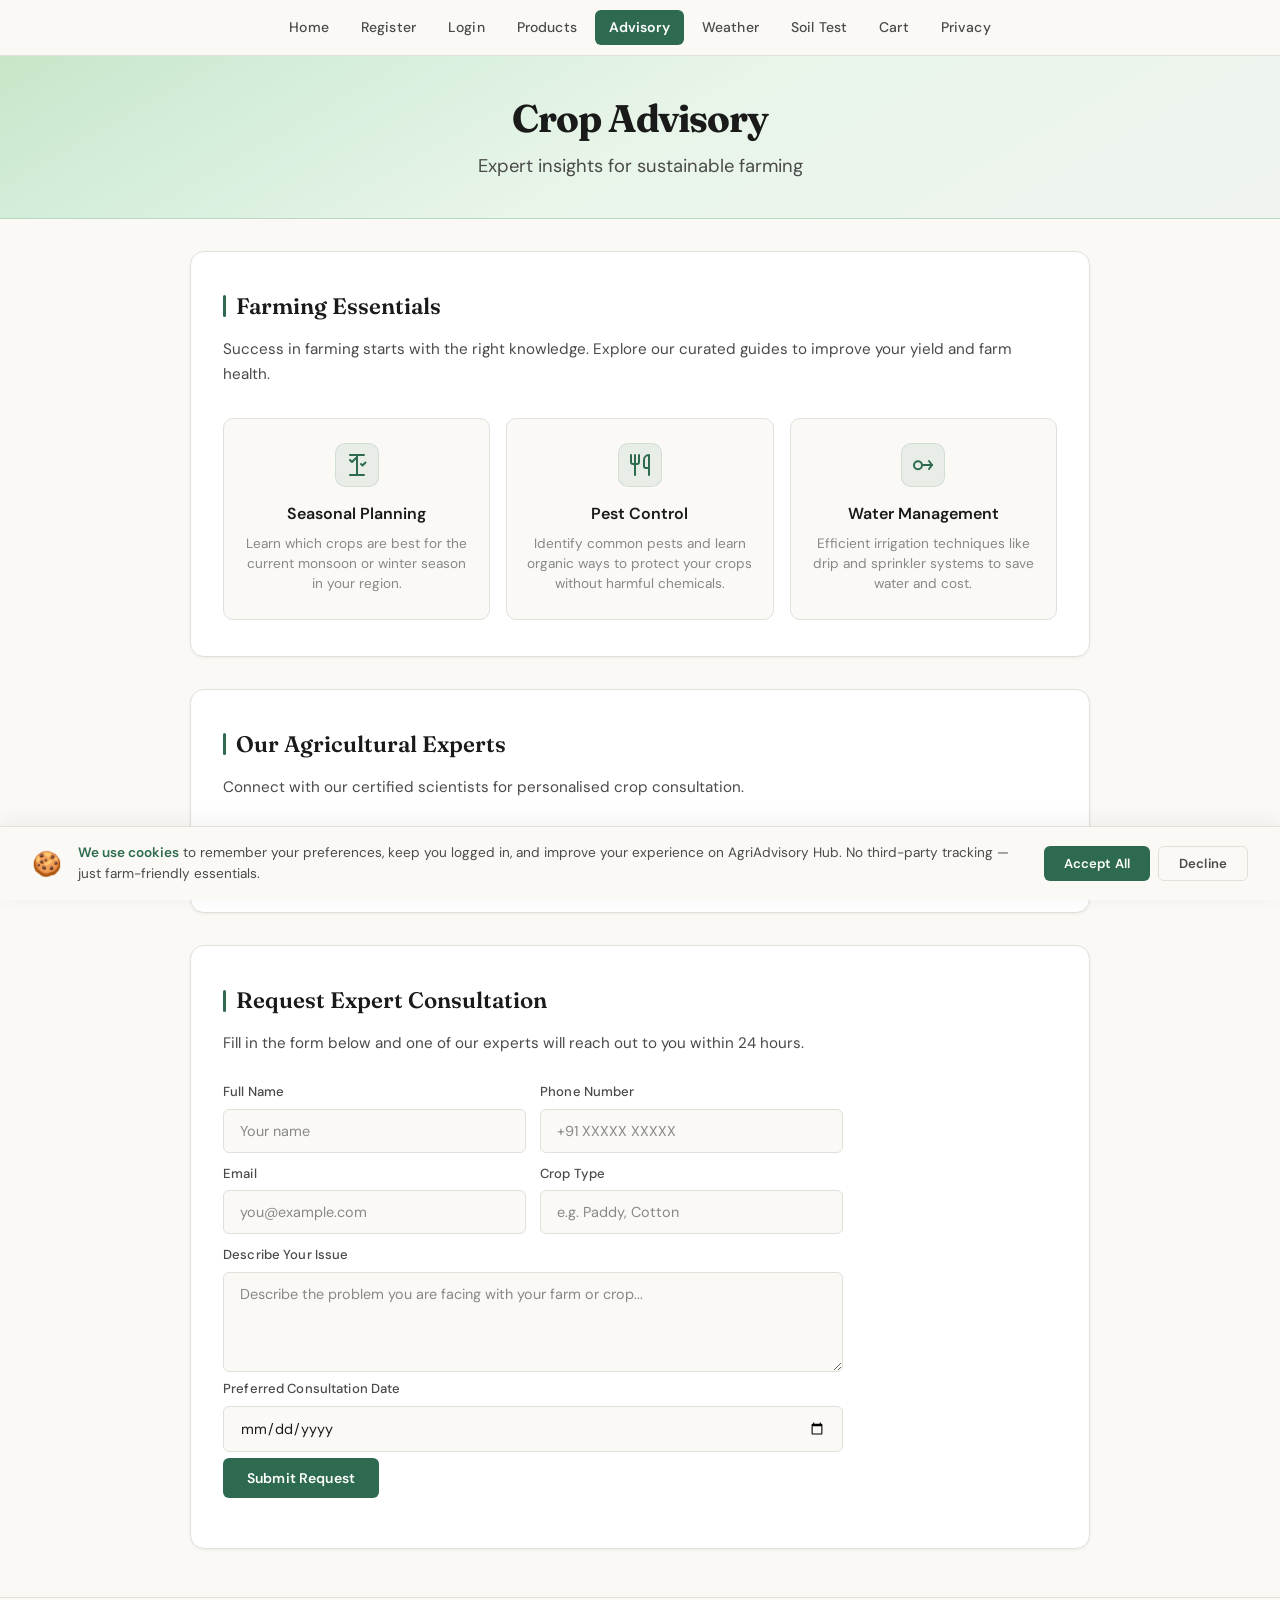
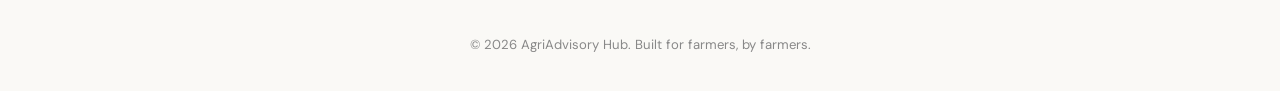
==== commit cf9f634e: "Comprehensive DB schema (11 tables), full backend connectivity, clean SQL file" ====
--- a/advisory.html
+++ b/advisory.html
@@ -7,6 +7,81 @@
     <meta name="description" content="Expert agricultural advisory and crop management tips on AgriAdvisory Hub.">
     <title>Expert Advisory — AgriAdvisory Hub</title>
     <link rel="stylesheet" href="style.css">
+    <style>
+        .experts-grid {
+            display: grid;
+            grid-template-columns: repeat(auto-fill, minmax(280px, 1fr));
+            gap: 18px;
+            margin-top: 24px;
+        }
+
+        .expert-card {
+            background: var(--bg-card);
+            border: 1px solid var(--border-color);
+            border-radius: var(--radius-md);
+            padding: 22px;
+            transition: var(--transition-fast);
+        }
+
+        .expert-card:hover {
+            border-color: var(--accent-secondary);
+        }
+
+        .expert-badge {
+            display: inline-block;
+            font-size: 0.7rem;
+            font-weight: 700;
+            letter-spacing: 0.06em;
+            text-transform: uppercase;
+            color: var(--accent-primary);
+            background: rgba(45, 106, 79, 0.08);
+            border-radius: 4px;
+            padding: 3px 9px;
+            margin-bottom: 10px;
+        }
+
+        .expert-name {
+            font-size: 1.05rem;
+            font-weight: 700;
+            color: var(--text-primary);
+            margin-bottom: 4px;
+        }
+
+        .expert-qual {
+            font-size: 0.8rem;
+            color: var(--text-muted);
+            margin-bottom: 8px;
+        }
+
+        .expert-meta {
+            font-size: 0.82rem;
+            color: var(--text-secondary);
+            line-height: 1.6;
+        }
+
+        .expert-exp {
+            font-size: 0.78rem;
+            color: var(--accent-primary);
+            font-weight: 600;
+            margin-top: 10px;
+        }
+
+        .request-form-wrap {
+            max-width: 620px;
+        }
+
+        .input-row {
+            display: grid;
+            grid-template-columns: 1fr 1fr;
+            gap: 14px;
+        }
+
+        @media (max-width: 600px) {
+            .input-row {
+                grid-template-columns: 1fr;
+            }
+        }
+    </style>
 </head>
 
 <body>
@@ -76,12 +151,51 @@
     </div>
 
     <div class="section">
-        <h2>Expert Consultation</h2>
-        <p>Need specific help? Connect with our certified agricultural scientists for a personlized session.</p>
-        <div style="margin-top: 24px;">
-            <a href="register.html" class="btn-outline-link"
-                style="display:inline-block; text-decoration:none; padding: 12px 30px; border: 1px solid var(--accent-primary); color: var(--accent-primary); border-radius: 8px; font-weight: 600;">Request
-                Expert Call</a>
+        <h2>Our Agricultural Experts</h2>
+        <p>Connect with our certified scientists for personalised crop consultation.</p>
+        <div id="experts-grid" class="experts-grid">
+            <p style="color: var(--text-muted);">Loading experts...</p>
+        </div>
+    </div>
+
+    <div class="section">
+        <h2>Request Expert Consultation</h2>
+        <p style="margin-bottom: 24px;">Fill in the form below and one of our experts will reach out to you within 24
+            hours.</p>
+        <div class="request-form-wrap">
+            <form id="advisory-form">
+                <div class="input-row">
+                    <div class="form-group">
+                        <label for="adv-name">Full Name</label>
+                        <input type="text" id="adv-name" placeholder="Your name" required>
+                    </div>
+                    <div class="form-group">
+                        <label for="adv-phone">Phone Number</label>
+                        <input type="text" id="adv-phone" placeholder="+91 XXXXX XXXXX" required>
+                    </div>
+                </div>
+                <div class="input-row">
+                    <div class="form-group">
+                        <label for="adv-email">Email</label>
+                        <input type="email" id="adv-email" placeholder="you@example.com">
+                    </div>
+                    <div class="form-group">
+                        <label for="adv-crop">Crop Type</label>
+                        <input type="text" id="adv-crop" placeholder="e.g. Paddy, Cotton">
+                    </div>
+                </div>
+                <div class="form-group">
+                    <label for="adv-issue">Describe Your Issue</label>
+                    <textarea id="adv-issue" rows="4"
+                        placeholder="Describe the problem you are facing with your farm or crop..." required></textarea>
+                </div>
+                <div class="form-group">
+                    <label for="adv-date">Preferred Consultation Date</label>
+                    <input type="date" id="adv-date">
+                </div>
+                <button type="submit" id="adv-submit-btn">Submit Request</button>
+            </form>
+            <p id="adv-msg" style="margin-top: 14px; color: var(--accent-primary); font-weight: 500;"></p>
         </div>
     </div>
 
@@ -89,6 +203,85 @@
         <p>&copy; 2026 AgriAdvisory Hub. Built for farmers, by farmers.</p>
     </footer>
 
+    <script src="script.js"></script>
+    <script>
+        // Load experts from database
+        (async function loadExperts() {
+            const grid = document.getElementById('experts-grid');
+            try {
+                const res = await fetch('get_advisory.php');
+                const data = await res.json();
+
+                if (!data || data.length === 0) {
+                    grid.innerHTML = '<p style="color:var(--text-muted);">No experts listed yet.</p>';
+                    return;
+                }
+
+                grid.innerHTML = '';
+                data.forEach(expert => {
+                    const card = document.createElement('div');
+                    card.className = 'expert-card';
+                    card.innerHTML = `
+                        <div class="expert-badge">${expert.specialisation || 'Agriculture'}</div>
+                        <div class="expert-name">${expert.name}</div>
+                        <div class="expert-qual">${expert.qualification || ''}</div>
+                        <div class="expert-meta">📍 ${expert.state_coverage || 'Pan India'}</div>
+                        <div class="expert-exp">${expert.experience_yrs} yrs experience</div>
+                    `;
+                    grid.appendChild(card);
+                });
+            } catch (err) {
+                grid.innerHTML = '<p style="color:var(--text-muted);">Could not load experts. Please ensure the database is running.</p>';
+            }
+        })();
+
+        // Advisory consultation request form
+        const advisoryForm = document.getElementById('advisory-form');
+        if (advisoryForm) {
+            advisoryForm.onsubmit = async function (e) {
+                e.preventDefault();
+                const btn = document.getElementById('adv-submit-btn');
+                btn.innerText = 'Submitting...';
+                btn.disabled = true;
+
+                const farmerId = getCookie('farmerId') || '';
+                const body = [
+                    `farmer_id=${encodeURIComponent(farmerId)}`,
+                    `farmer_name=${encodeURIComponent(document.getElementById('adv-name').value.trim())}`,
+                    `farmer_phone=${encodeURIComponent(document.getElementById('adv-phone').value.trim())}`,
+                    `farmer_email=${encodeURIComponent(document.getElementById('adv-email').value.trim())}`,
+                    `crop_type=${encodeURIComponent(document.getElementById('adv-crop').value.trim())}`,
+                    `issue_desc=${encodeURIComponent(document.getElementById('adv-issue').value.trim())}`,
+                    `preferred_date=${encodeURIComponent(document.getElementById('adv-date').value)}`
+                ].join('&');
+
+                try {
+                    const res = await fetch('request_advisory.php', {
+                        method: 'POST',
+                        headers: { 'Content-Type': 'application/x-www-form-urlencoded' },
+                        body: body
+                    });
+                    const result = await res.json();
+                    const msg = document.getElementById('adv-msg');
+
+                    if (result.status === 'success') {
+                        msg.innerText = '✅ Request submitted! Our expert will contact you within 24 hours.';
+                        advisoryForm.reset();
+                        showToast('Consultation request saved.');
+                    } else {
+                        msg.innerText = result.message || 'Something went wrong.';
+                        showToast('Request failed. Please try again.');
+                    }
+                } catch (err) {
+                    showToast('Network error. Please check your connection.');
+                } finally {
+                    btn.innerText = 'Submit Request';
+                    btn.disabled = false;
+                }
+            };
+        }
+    </script>
+
 </body>
 
 </html>
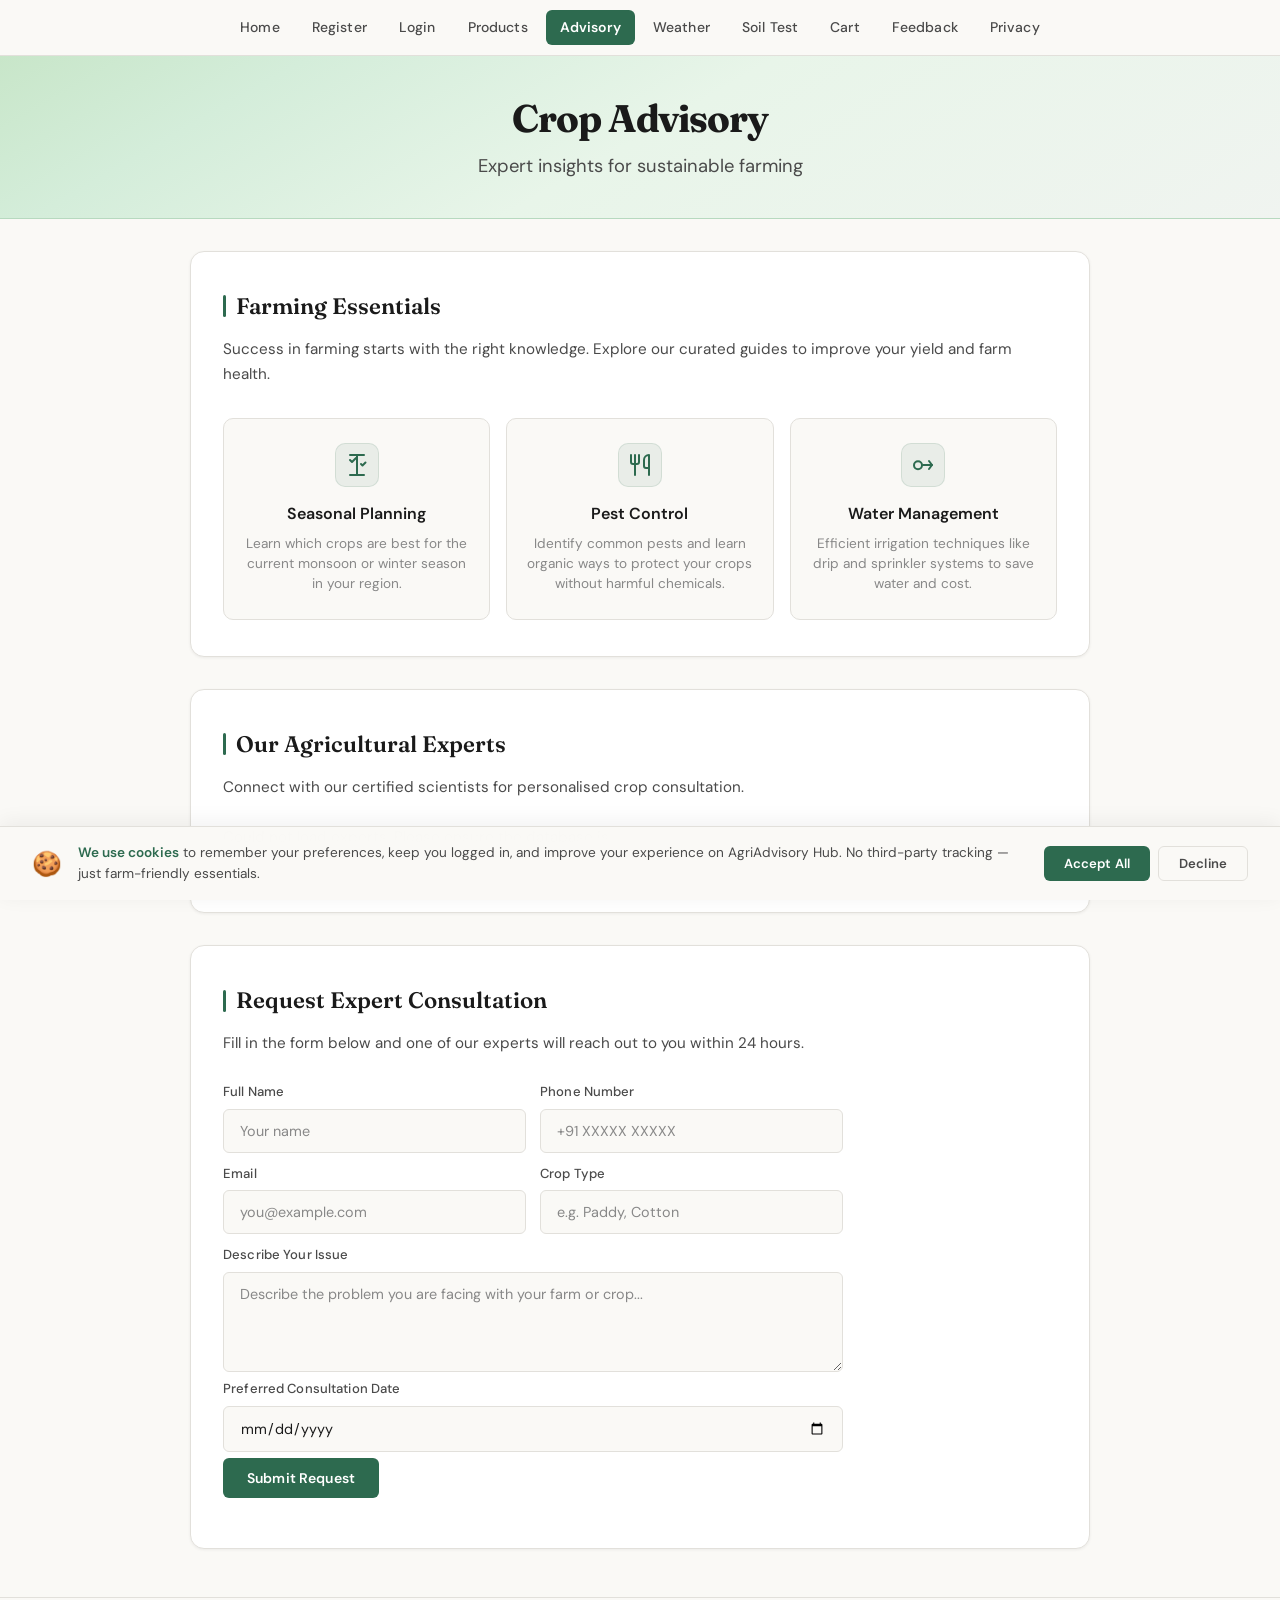
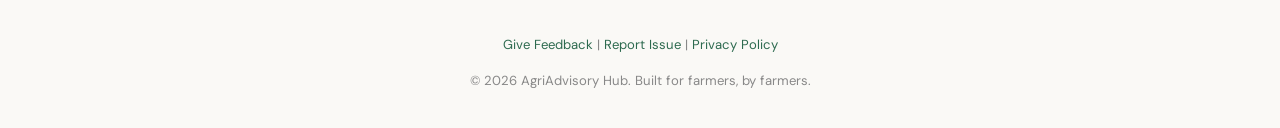
==== commit e67867c6: "Add feedback and report issues pages with backend and database integration" ====
--- a/advisory.html
+++ b/advisory.html
@@ -95,6 +95,7 @@
         <a href="weather.html">Weather</a>
         <a href="soil.html">Soil Test</a>
         <a href="checkout.html">Cart</a>
+        <a href="feedback.html">Feedback</a>
         <a href="privacy.html">Privacy</a>
     </nav>
 
@@ -200,6 +201,11 @@
     </div>
 
     <footer>
+        <div style="margin-bottom: 15px;">
+            <a href="feedback.html">Give Feedback</a> |
+            <a href="report_issue.html">Report Issue</a> |
+            <a href="privacy.html">Privacy Policy</a>
+        </div>
         <p>&copy; 2026 AgriAdvisory Hub. Built for farmers, by farmers.</p>
     </footer>
 
